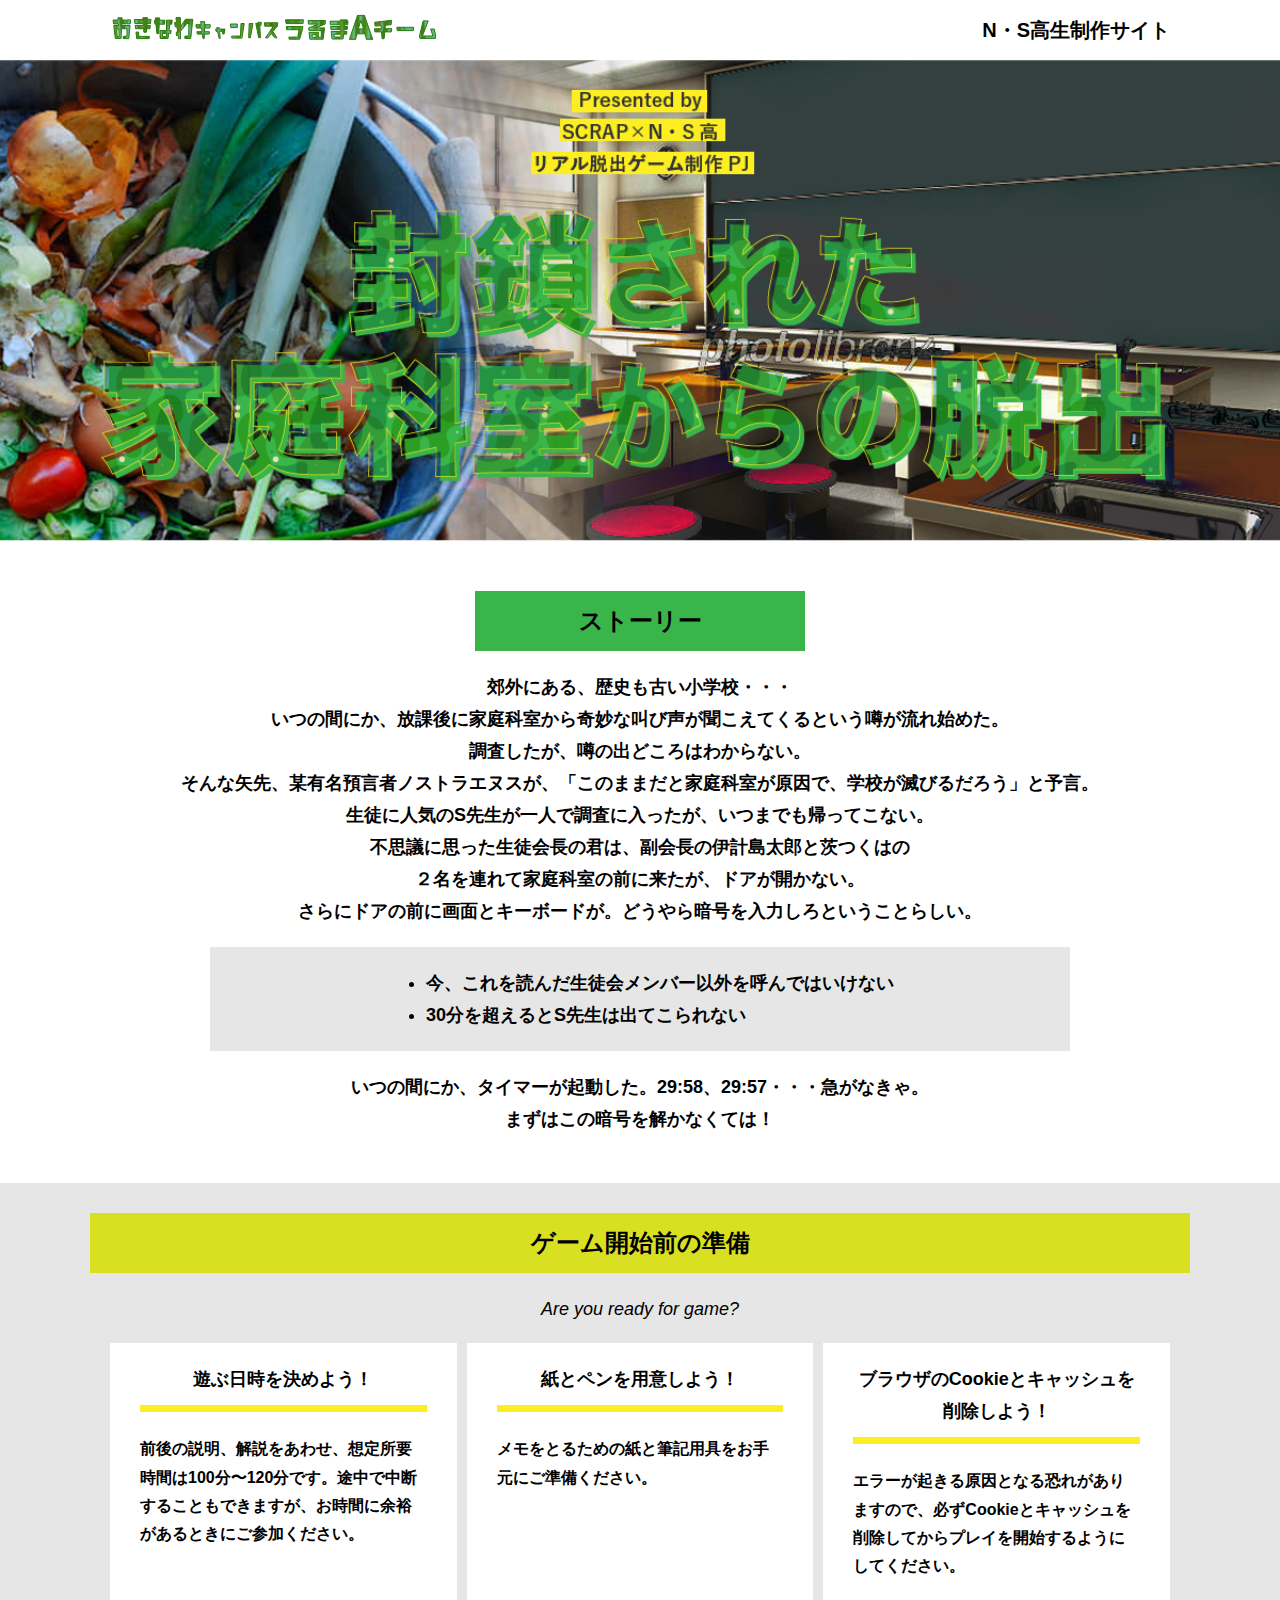
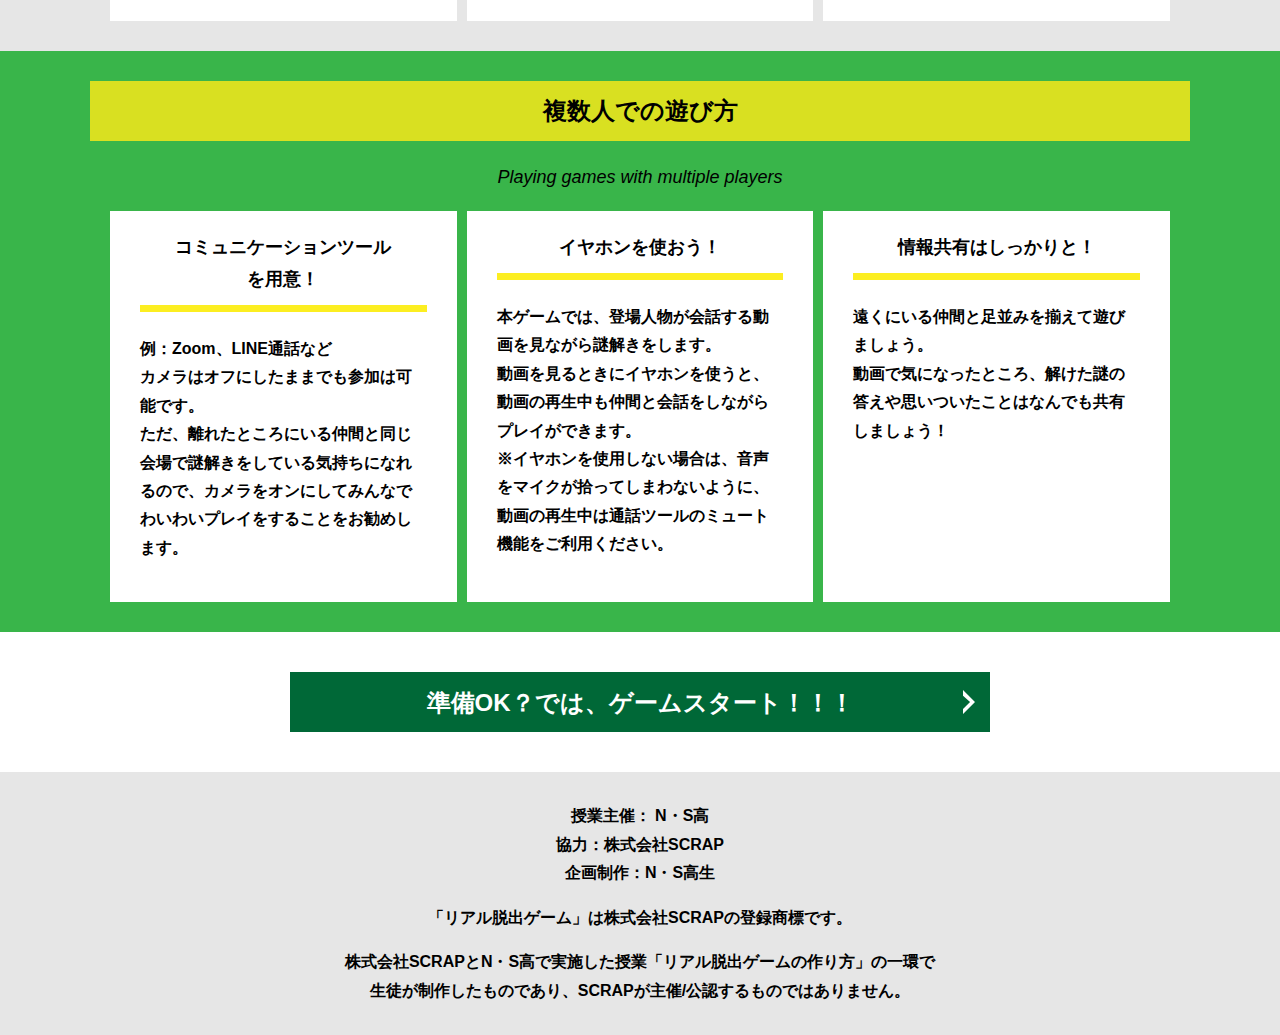
==== index.html @ 35372ea9 "Add files via upload" ====
<!DOCTYPE html>
<html lang="ja">
<head>
  <meta charset="UTF-8">
  <meta http-equiv="X-UA-Compatible" content="IE=edge">
  <meta name="viewport" content="width=device-width, initial-scale=1.0">
  <title>封鎖された家庭科室からの脱出 │ Project N</title>
  <link rel="stylesheet" href="assets/css/normalize.css">
  <link rel="stylesheet" href="assets/css/style.css">
</head>
<body>
  <svg width="0" height="0" class="hidden">
    <symbol xmlns="http://www.w3.org/2000/svg" viewBox="0 0 12.47 24.94" id="arrow" class="arrow_svg">
      <title>arrow</title>
      <polygon points="0 24.94 0 19.66 7.35 12.47 0 5.92 0 0 12.47 12.47 0 24.94"/>
    </symbol>
  </svg>
  <header class="header">
    <div class="container">
      <div class="header__logo"><img src="assets/images/logo.svg" alt="チームロゴ"></div>
      <div class="header__name">N・S高生制作サイト</div>
    </div>
  </header>
  <main class="main index-page">
    <!-- タイトルエリア　ここから -->
    <h1 class="main-title"><img src="assets/images/top-image.png" alt="Presented by SCRAP×N・S高リアル脱出ゲーム制作PJ 封鎖された家庭科室からの脱出"></h1>
    <!-- タイトルエリア　ここまで -->
    <section class="section section--story">
      <div class="container">
        <h2 class="section-title section-title--keycolor section-title--story">ストーリー</h2>
        <div class="story">
          <p class="text-center">郊外にある、歴史も古い小学校・・・<br>
            いつの間にか、放課後に家庭科室から奇妙な叫び声が聞こえてくるという噂が流れ始めた。<br>
            調査したが、噂の出どころはわからない。<br>
            そんな矢先、某有名預言者ノストラエヌスが、「このままだと家庭科室が原因で、学校が滅びるだろう」と予言。<br>
            生徒に人気のS先生が一人で調査に入ったが、いつまでも帰ってこない。<br>
            不思議に思った生徒会長の君は、副会長の伊計島太郎と茨つくはの<br>
            ２名を連れて家庭科室の前に来たが、ドアが開かない。<br>
            さらにドアの前に画面とキーボードが。どうやら暗号を入力しろということらしい。</p>
          <div class="story__note__outer bg-color--gray">
            <ul class="story__note">
              <li>今、これを読んだ生徒会メンバー以外を呼んではいけない</li>
              <li>30分を超えるとS先生は出てこられない</li>
            </ul>
          </div>
          <p class="text-center">いつの間にか、タイマーが起動した。29:58、29:57・・・急がなきゃ。<br>
            まずはこの暗号を解かなくては！</p>
        </div>
      </div>
    </section>
    <section class="section bg-color--gray">
      <div class="container">
        <h2 class="section-title">ゲーム開始前の準備</h2>
        <p class="font-eng text-center">Are you ready for game?</p>
        <!--
          class名"row"内のclass名"column"が横並びになります。
          改行する場合は以下のように追加してください。
          <div class="row">
            <div class="column">
              ～ 内容 ～
            </div>
          </div>
        -->
        <div class="row">
          <div class="column">
            <div class="card">
              <h3 class="card__title">遊ぶ日時を決めよう！</h3>
              <p class="card__content">前後の説明、解説をあわせ、想定所要時間は100分〜120分です。途中で中断することもできますが、お時間に余裕があるときにご参加ください。</p>
            </div>
          </div>
          <div class="column">
            <div class="card">
              <h3 class="card__title">紙とペンを用意しよう！</h3>
              <p class="card__content">メモをとるための紙と筆記用具をお手元にご準備ください。</p>
            </div>
          </div>
          <div class="column">
            <div class="card">
              <h3 class="card__title">ブラウザのCookieとキャッシュを<br>削除しよう！</h3>
              <p class="card__content">エラーが起きる原因となる恐れがありますので、必ずCookieとキャッシュを削除してからプレイを開始するようにしてください。</p>
            </div>
          </div>
        </div>
      </div>
    </section>
    <section class="section bg-color--keycolor">
      <div class="container">
        <h2 class="section-title">複数人での遊び方</h2>
        <p class="font-eng text-center">Playing games with multiple players</p>
        <div class="row">
          <div class="column">
            <div class="card">
              <h3 class="card__title">コミュニケーションツール<br>を用意！</h3>
              <p class="card__content">例：Zoom、LINE通話など<br>
                カメラはオフにしたままでも参加は可能です。<br>
                ただ、離れたところにいる仲間と同じ会場で謎解きをしている気持ちになれるので、カメラをオンにしてみんなでわいわいプレイをすることをお勧めします。</p>
            </div>
          </div>
          <div class="column">
            <div class="card">
              <h3 class="card__title">イヤホンを使おう！</h3>
              <p class="card__content">本ゲームでは、登場人物が会話する動画を見ながら謎解きをします。<br>
                動画を見るときにイヤホンを使うと、動画の再生中も仲間と会話をしながらプレイができます。<br>
                ※イヤホンを使用しない場合は、音声をマイクが拾ってしまわないように、動画の再生中は通話ツールのミュート機能をご利用ください。</p>
            </div>
          </div>
          <div class="column">
            <div class="card">
              <h3 class="card__title">情報共有はしっかりと！</h3>
              <p class="card__content">遠くにいる仲間と足並みを揃えて遊びましょう。<br>
                動画で気になったところ、解けた謎の答えや思いついたことはなんでも共有しましょう！</p>
            </div>
          </div>
        </div>
      </div>
    </section>
    <section class="section">
      <div class="container">
        <a class="btn" href="main.html">準備OK？では、ゲームスタート！！！<svg class="btn__arrow"><use xlink:href="#arrow"></use></svg></a>
      </div>
    </section>
  </main>
  <footer class="footer section bg-color--gray">
    <div class="container">
      <p class="text-center">授業主催： N・S高<br>協力：株式会社SCRAP<br>企画制作：N・S高生</p>
      <p class="text-center">「リアル脱出ゲーム」は株式会社SCRAPの登録商標です。</p>
      <p class="text-center">株式会社SCRAPとN・S高で実施した授業「リアル脱出ゲームの作り方」の一環で<br>生徒が制作したものであり、SCRAPが主催/公認するものではありません。</p>
    </div>
  </footer>
</body>
</html>
---- assets/css/style.css ----
@charset "UTF-8";
/****************************
 * 共通CSSのテンプレートです。
*****************************/
*,
*::before,
*::after {
  -webkit-box-sizing: border-box;
          box-sizing: border-box;
}

html {
  font-size: 18px;
  -webkit-box-sizing: border-box;
          box-sizing: border-box;
}

body {
  overflow-x: hidden;
  font-family: "游ゴシック体", "Yu Gothic", YuGothic, "ヒラギノ角ゴ Pro", "Hiragino Kaku Gothic Pro", "メイリオ", "Meiryo", sans-serif;
  font-size: 18px;
  line-height: 1.77778;
  font-weight: bold;
  text-decoration: none;
  border: none;
  list-style: none;
  color: #000;
  margin: 0;
}

img {
  width: 100%;
}

figure {
  margin: 0;
}

figcaption {
  margin-top: 30px;
  font-size: 14px;
}

@media screen and (max-width: 767px) {
  figcaption {
    font-size: 13px;
  }
}

input[type=text] {
  font-size: 18px;
  border: none;
  padding: 25px 35px;
  display: block;
  margin: 0 auto;
  max-width: 580px;
  width: 100%;
}

::-webkit-input-placeholder {
  color: #999;
}

:-ms-input-placeholder {
  color: #999;
}

::-ms-input-placeholder {
  color: #999;
}

::placeholder {
  color: #999;
}

button {
  cursor: pointer;
  display: block;
  border: none;
  margin: 0 auto;
  background-color: #006837;
  color: #fff;
  width: 287px;
  height: 55px;
}

/*******************
* Layout
*******************/
.section {
  padding-top: 30px;
  padding-bottom: 30px;
}

.section--clear {
  /* ステージクリア画面 */
  position: fixed;
  display: none;
  /* 読み込み時に一瞬表示されるのを防ぐ */
  -webkit-box-pack: center;
      -ms-flex-pack: center;
          justify-content: center;
  -webkit-box-align: center;
      -ms-flex-align: center;
          align-items: center;
  top: 0;
  bottom: 0;
  left: 0;
  right: 0;
  z-index: 200;
}

.section--clear.isClear {
  display: -webkit-box;
  display: -ms-flexbox;
  display: flex;
}

.container {
  width: 1100px;
  padding-left: 20px;
  padding-right: 20px;
  margin: 0 auto;
}

@media screen and (max-width: 1100px) {
  .container {
    width: calc(100% - 40px);
  }
}

.row {
  display: -webkit-box;
  display: -ms-flexbox;
  display: flex;
  -ms-flex-line-pack: stretch;
      align-content: stretch;
  gap: 10px;
}

.row + .row {
  margin-top: 20px;
}

.column {
  width: 100%;
}

.card {
  background-color: #fff;
  margin-bottom: 20px;
  height: 100%;
}

.card__title {
  font-size: 18px;
  text-align: center;
  margin: 0;
  padding: 20px 30px;
  position: relative;
  cursor: pointer;
}

.card__content {
  -webkit-transition: all 0.3s;
  transition: all 0.3s;
  font-size: 16px;
  padding: 20px 30px;
  margin: 0;
  position: relative;
}

.card__content::before {
  display: block;
  content: '';
  width: calc(100% - 60px);
  height: 7px;
  background-color: #fcee21;
  position: absolute;
  top: -10px;
  left: 30px;
}

.hint-page .card {
  height: auto;
}

.hint-page .card__content {
  display: none;
  text-align: center;
}

.hint-page .card__arrow {
  position: absolute;
  top: calc(50% - 12px);
  right: 45px;
  -webkit-transform: rotate(90deg);
          transform: rotate(90deg);
  -webkit-transition: all 0.3s;
  transition: all 0.3s;
  fill: #009245;
  width: 12px;
  height: 24px;
}

.hint-page .card.is-open .card__content {
  display: block;
}

.hint-page .card.is-open .card__arrow {
  -webkit-transform: rotate(-90deg);
          transform: rotate(-90deg);
}

.box {
  padding: 35px 30px;
}

.youtube {
  position: relative;
  width: 100%;
  padding-top: 56.25%;
}

.youtube iframe {
  position: absolute;
  top: 0;
  left: 0;
  width: 100%;
  height: 100%;
}

.youtube__container {
  max-width: 800px;
  margin: 0 auto;
}

/*********************
* Color
*********************/
.bg-color--keycolor {
  background-color: #39b54a;
}

.bg-color--subcolor {
  background-color: #d9e021;
}

.bg-color--gray {
  background-color: #e6e6e6;
}

/*********************
* title
**********************/
.main-title {
  margin: 0;
}

.sub-title {
  text-align: center;
  font-size: 18px;
  line-height: 1.66667;
}

.sub-title__bg {
  background-color: #fcee21;
  padding-left: 1rem;
  padding-right: 1rem;
}

.section-title {
  font-size: 24px;
  line-height: 1.75;
  text-align: center;
  padding: 9px 20px;
  background-color: #d9e021;
  margin: 0 -20px 20px -20px;
}

.section-title__stage {
  display: inline-block;
  margin-right: 2rem;
}

.section-title--keycolorlight {
  background-color: #8cc63f;
}

.section-title--keycolorlight .section-title__stage {
  color: #fff;
}

.section-title--keycolor {
  background-color: #39b54a;
}

.section-title--story {
  width: 330px;
  margin: 0 auto 20px;
}

.section-title--border {
  position: relative;
  font-size: 30px;
  text-align: center;
  line-height: 1.06667;
  margin: 0;
  padding-bottom: 15px;
  color: #006837;
}

.section-title--border::after {
  position: absolute;
  bottom: 0;
  left: calc(50% - 95px);
  display: block;
  content: '';
  background-color: #fff;
  height: 2.6px;
  width: 190px;
}

/******************
* text
******************/
.font-eng {
  font-style: italic;
  font-weight: normal;
}

/*************************
* Button
*************************/
.btn {
  display: block;
  text-decoration: none;
  cursor: pointer;
  background-color: #006837;
  color: #fff;
  font-size: 24px;
  line-height: 1.54167;
  text-align: center;
  padding: 11.5px;
  width: calc(100% - 40px);
  max-width: 700px;
  margin: 10px auto;
  position: relative;
}

.btn:hover {
  opacity: 0.7;
}

.btn__arrow {
  position: absolute;
  top: calc(50% - 12px);
  right: 15px;
  fill: #fff;
  width: 12px;
  height: 24px;
}

/****************
* header
*****************/
.header {
  background-color: #fff;
  height: 60px;
}

.header .container {
  display: -webkit-box;
  display: -ms-flexbox;
  display: flex;
  -webkit-box-pack: justify;
      -ms-flex-pack: justify;
          justify-content: space-between;
  -webkit-box-align: center;
      -ms-flex-align: center;
          align-items: center;
  height: 100%;
}

.header__logo {
  width: 330px;
  height: 42px;
}

.header__name {
  font-size: 20px;
  line-height: 1.1;
}

.footer {
  font-size: 16px;
}

.footer p:first-child {
  margin-top: 0;
}

.footer p:last-child {
  margin-bottom: 0;
}

/********************
* main
********************/
.story__note {
  margin: 0;
}

.story__note__outer {
  width: 860px;
  display: -webkit-box;
  display: -ms-flexbox;
  display: flex;
  padding: 20px;
  margin: 20px auto;
  -webkit-box-pack: center;
      -ms-flex-pack: center;
          justify-content: center;
}

@media screen and (max-width: 940px) {
  .story__note__outer {
    width: 100%;
  }
}

.stage-column__container + .stage-column__container {
  border-top: 2px solid #fff;
}

.answer {
  font-size: 18px;
  margin-bottom: 20px;
  line-height: 80px;
  word-spacing: 20px;
}

.err-message {
  color: #c1272d;
  font-size: 18px;
  text-align: center;
}

.link-hint {
  text-align: center;
  display: block;
  margin-top: 20px;
}

.clear-message {
  background-color: #d9e021;
  padding: 30px 30px 60px;
  position: relative;
}

.clear-message__title {
  position: relative;
  display: block;
  text-align: center;
  color: #006837;
  font-size: 30px;
  padding-bottom: 10px;
  margin-bottom: 35px;
}

.clear-message__title::after {
  content: '';
  position: absolute;
  display: block;
  width: 183px;
  height: 2px;
  background-color: #fff;
  bottom: 0;
  left: calc(50% - (183px/2));
}

.clear-message__content {
  text-align: center;
}

.clear-message__btn {
  position: absolute;
  bottom: -30px;
  left: calc(50% - 144px);
  width: 288px;
  margin: 0;
}

/********************
* Utility
********************/
.text-center {
  text-align: center;
}

.text-left {
  text-align: left;
}

.text-right {
  text-align: right;
}

.hidden {
  display: none;
}
/*# sourceMappingURL=style.css.map */
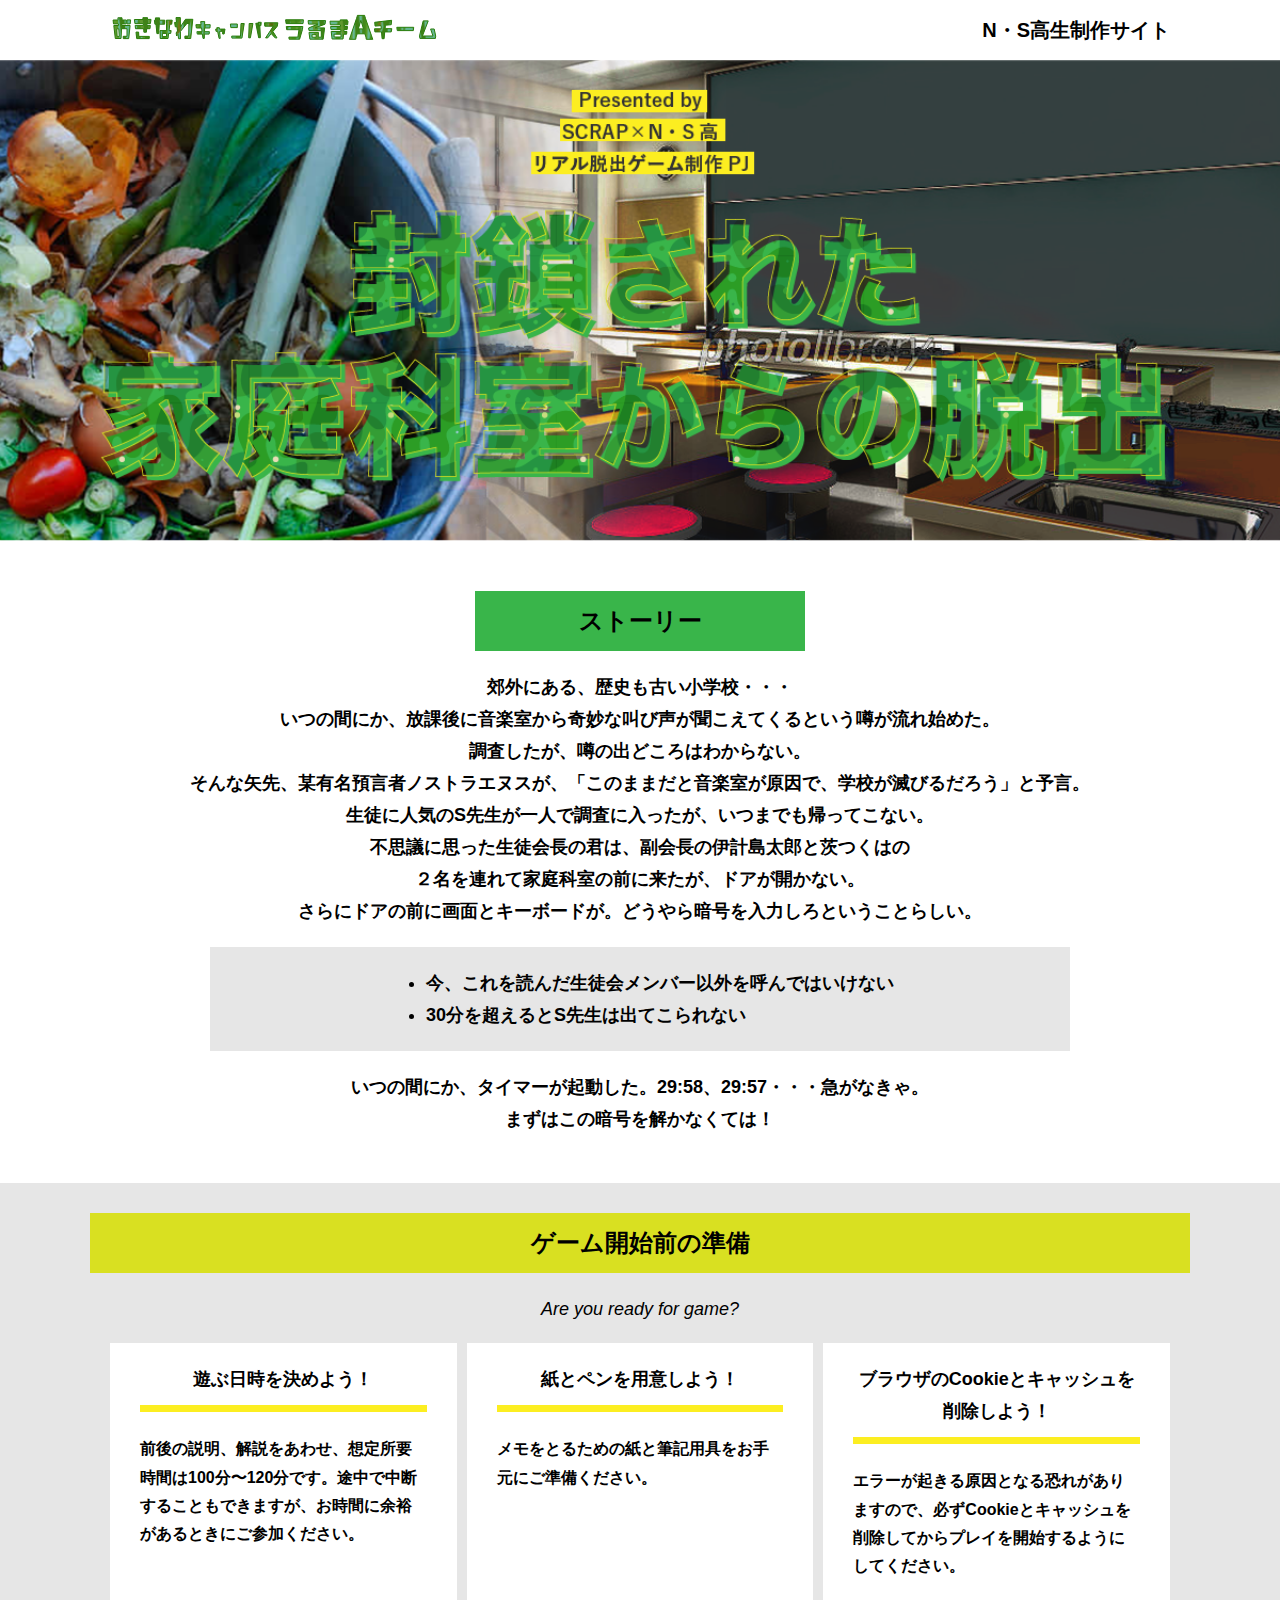
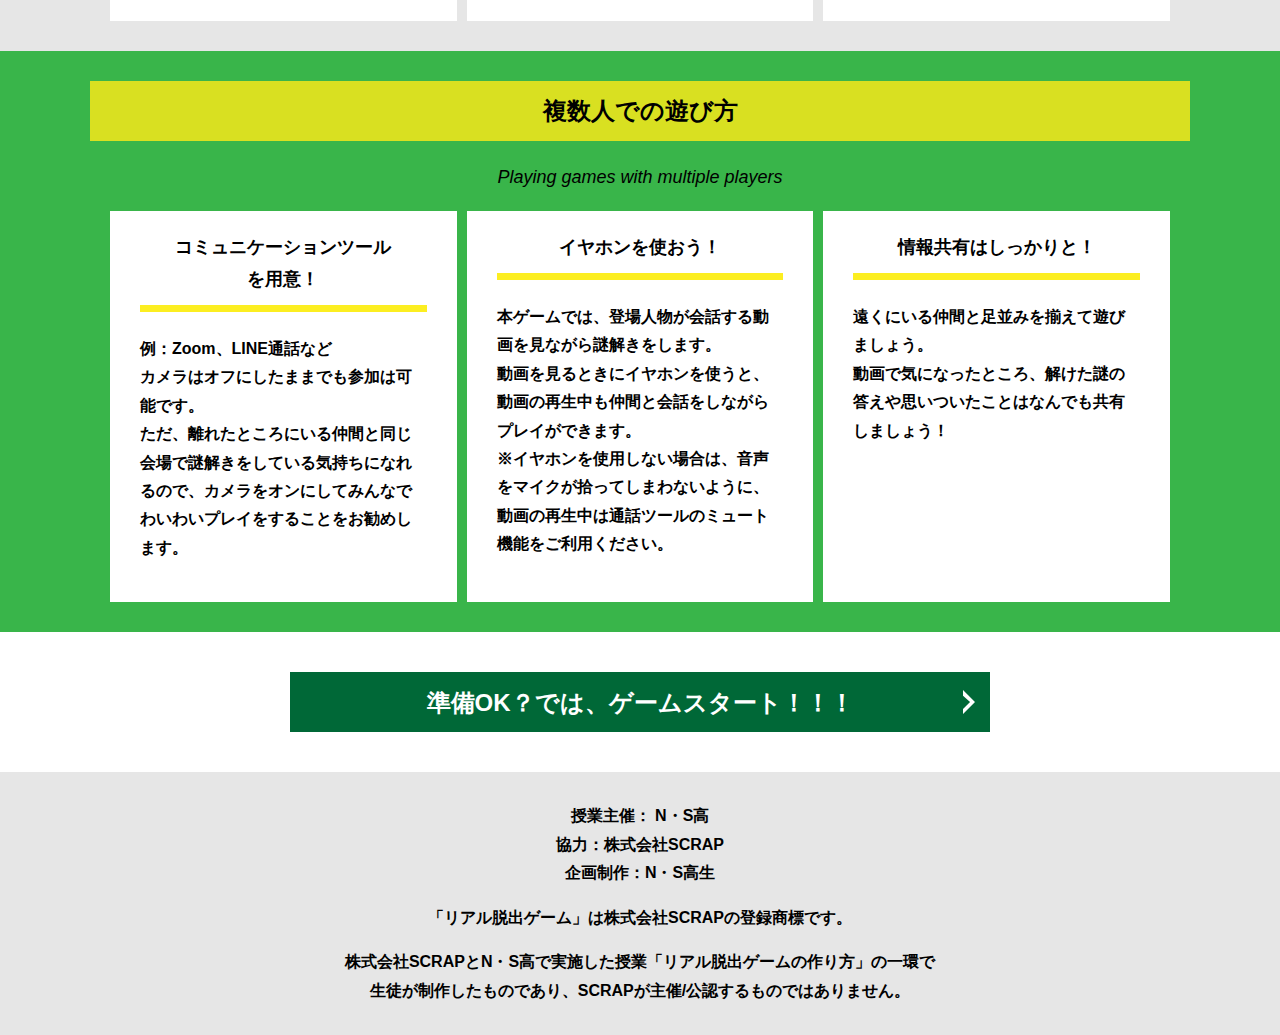
==== commit a0dc6c9a: "Update index.html" ====
--- a/index.html
+++ b/index.html
@@ -4,7 +4,7 @@
   <meta charset="UTF-8">
   <meta http-equiv="X-UA-Compatible" content="IE=edge">
   <meta name="viewport" content="width=device-width, initial-scale=1.0">
-  <title>封鎖された家庭科室からの脱出 │ Project N</title>
+  <title>封鎖された音楽室からの脱出 │ Project N</title>
   <link rel="stylesheet" href="assets/css/normalize.css">
   <link rel="stylesheet" href="assets/css/style.css">
 </head>
@@ -30,9 +30,9 @@
         <h2 class="section-title section-title--keycolor section-title--story">ストーリー</h2>
         <div class="story">
           <p class="text-center">郊外にある、歴史も古い小学校・・・<br>
-            いつの間にか、放課後に家庭科室から奇妙な叫び声が聞こえてくるという噂が流れ始めた。<br>
+            いつの間にか、放課後に音楽室から奇妙な叫び声が聞こえてくるという噂が流れ始めた。<br>
             調査したが、噂の出どころはわからない。<br>
-            そんな矢先、某有名預言者ノストラエヌスが、「このままだと家庭科室が原因で、学校が滅びるだろう」と予言。<br>
+            そんな矢先、某有名預言者ノストラエヌスが、「このままだと音楽室が原因で、学校が滅びるだろう」と予言。<br>
             生徒に人気のS先生が一人で調査に入ったが、いつまでも帰ってこない。<br>
             不思議に思った生徒会長の君は、副会長の伊計島太郎と茨つくはの<br>
             ２名を連れて家庭科室の前に来たが、ドアが開かない。<br>
@@ -128,4 +128,4 @@
     </div>
   </footer>
 </body>
-</html>+</html>
